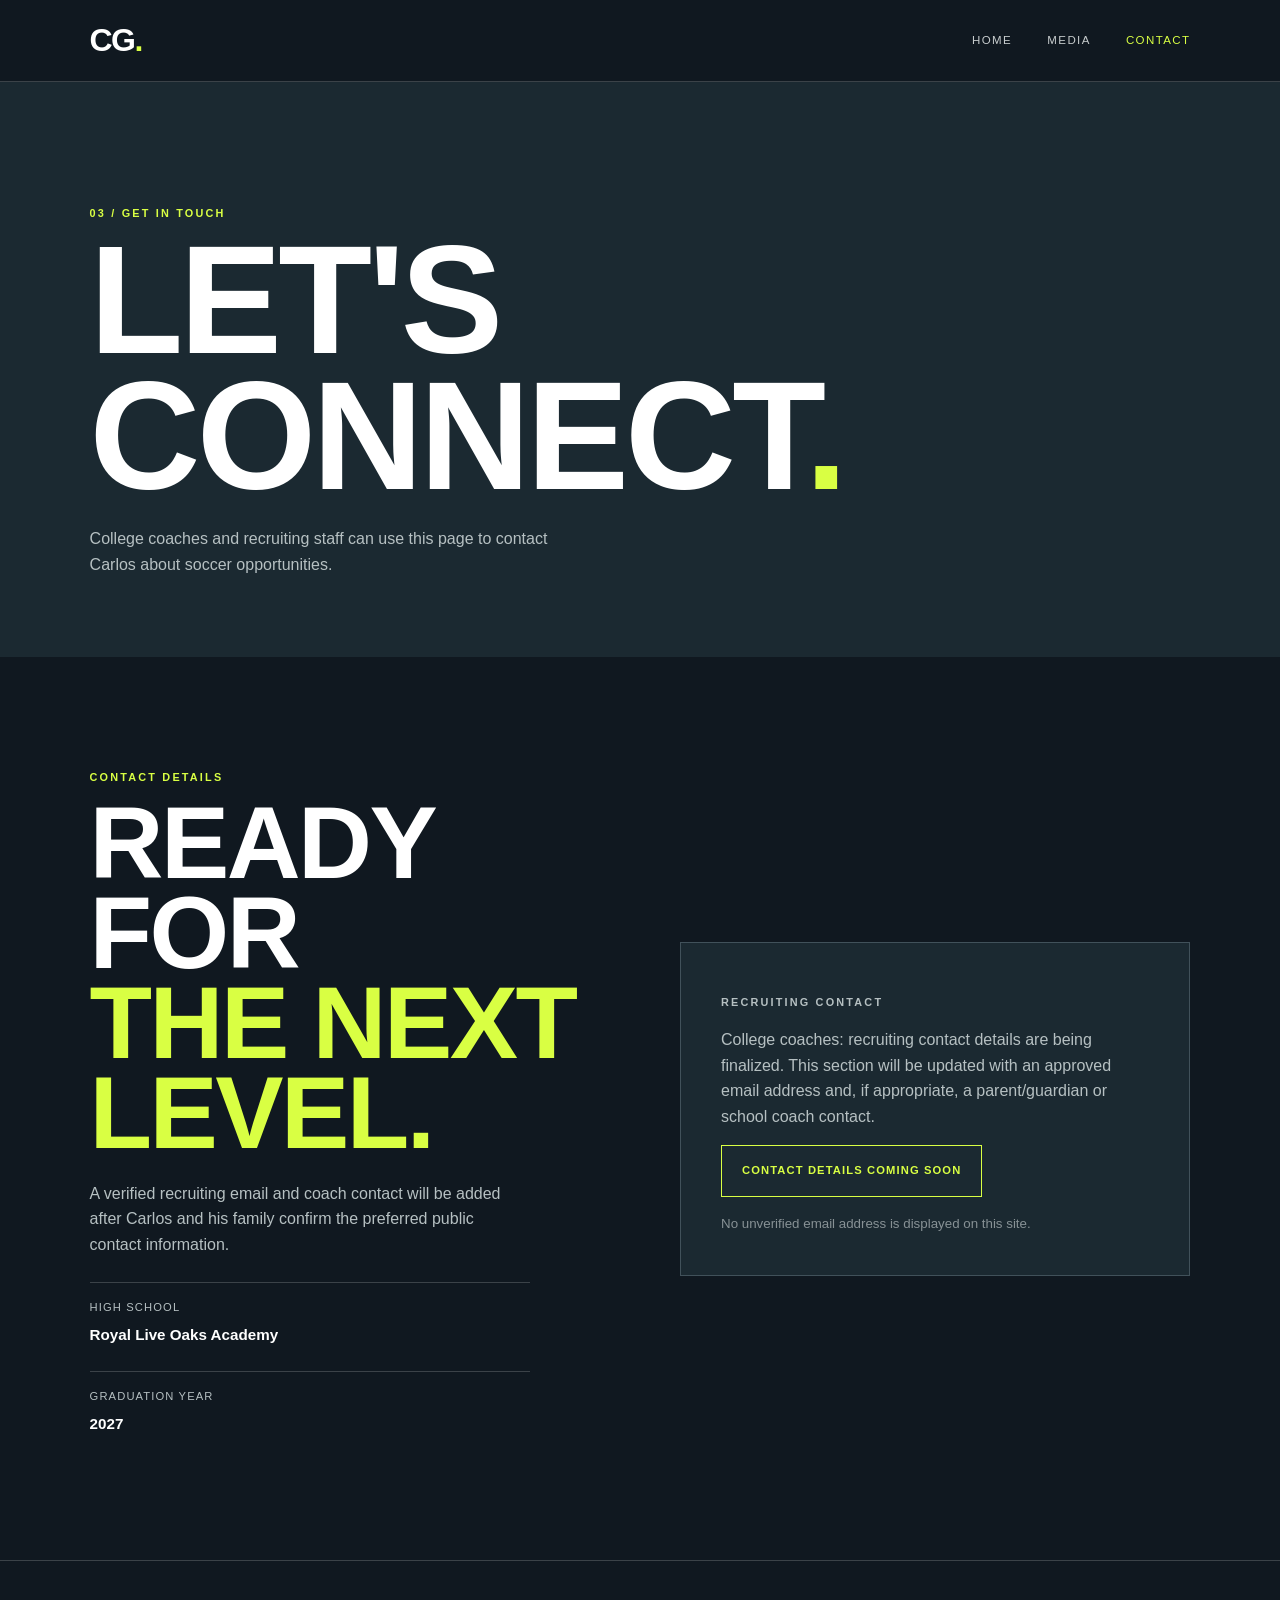
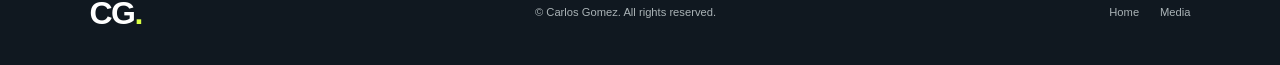
==== contact.html @ e3747a7f "Add files via upload" ====
<!doctype html>
<html lang="en">
<head>
  <meta charset="utf-8"><meta name="viewport" content="width=device-width, initial-scale=1">
  <meta name="description" content="Recruiting contact information for Carlos Gomez, Class of 2027 at Royal Live Oaks Academy.">
  <title>Contact | Carlos Gomez</title><link rel="stylesheet" href="styles.css">
</head>
<body>
<a class="skip-link" href="#main">Skip to content</a>
<header class="site-header"><a class="brand" href="index.html">CG<span>.</span></a><button class="menu-toggle" aria-expanded="false" aria-controls="primary-nav" aria-label="Open navigation">☰</button><nav id="primary-nav" class="nav" aria-label="Main navigation"><a href="index.html">Home</a><a href="media.html">Media</a><a class="active" href="contact.html">Contact</a></nav></header>
<main id="main">
  <section class="page-hero"><p class="eyebrow">03 / GET IN TOUCH</p><h1>LET'S<br>CONNECT<span>.</span></h1><p>College coaches and recruiting staff can use this page to contact Carlos about soccer opportunities.</p></section>
  <section class="section contact-layout">
    <div><div class="section-kicker">CONTACT DETAILS</div><h2>READY FOR<br><span>THE NEXT LEVEL.</span></h2><p>A verified recruiting email and coach contact will be added after Carlos and his family confirm the preferred public contact information.</p><p class="contact-detail">HIGH SCHOOL <strong>Royal Live Oaks Academy</strong></p><p class="contact-detail">GRADUATION YEAR <strong>2027</strong></p></div>
    <div class="contact-card"><p class="eyebrow">RECRUITING CONTACT</p><p>College coaches: recruiting contact details are being finalized. This section will be updated with an approved email address and, if appropriate, a parent/guardian or school coach contact.</p><span class="button button-outline" aria-disabled="true">CONTACT DETAILS COMING SOON</span><small>No unverified email address is displayed on this site.</small></div>
  </section>
</main>
<footer class="site-footer"><a class="brand" href="index.html">CG<span>.</span></a><p>© <span id="year"></span> Carlos Gomez. All rights reserved.</p><div><a href="index.html">Home</a><a href="media.html">Media</a></div></footer><script src="script.js"></script>
</body></html>
---- styles.css ----
:root{--ink:#101820;--paper:#f3f1ec;--muted:#aeb5b8;--accent:#d9ff43;--line:rgba(255,255,255,.18)}
*{box-sizing:border-box}html{scroll-behavior:smooth}body{margin:0;background:var(--ink);color:#fff;font-family:Inter,Arial,sans-serif;line-height:1.6}a{color:inherit}.skip-link{position:absolute;left:-9999px;top:1rem;background:var(--accent);color:#101820;padding:.7rem 1rem;z-index:20}.skip-link:focus{left:1rem}.site-header{height:82px;padding:0 7vw;display:flex;align-items:center;justify-content:space-between;border-bottom:1px solid var(--line);position:relative;z-index:5}.brand{font:800 2rem 'Barlow Condensed',sans-serif;text-decoration:none;letter-spacing:-.05em}.brand span,.page-hero h1 span,.section-title span{color:var(--accent)}.nav{display:flex;gap:2.2rem}.nav a{text-decoration:none;text-transform:uppercase;font-size:.72rem;letter-spacing:.12em;color:#c6cbcc}.nav a:hover,.nav a:focus-visible,.nav a.active{color:var(--accent)}.menu-toggle{display:none;background:none;border:1px solid var(--line);color:#fff;padding:.5rem .7rem;font-size:1.2rem}
.hero{min-height:650px;padding:8vh 7vw 6vh;display:grid;grid-template-columns:1.1fr .9fr;align-items:center;position:relative;overflow:hidden}.eyebrow,.section-kicker{font-size:.68rem;letter-spacing:.2em;font-weight:700;color:var(--accent)}h1,h2,.section-title{font-family:'Barlow Condensed',Impact,sans-serif;line-height:.88;letter-spacing:-.025em;margin:.7rem 0 1.4rem}.hero h1{font-size:clamp(5rem,12vw,10.5rem)}.hero h1 span,.section-heading h2 span,.feature-copy h2 span,.facts-section h2 span,.contact-layout h2 span,.cta-section h2 span{color:var(--accent)}.hero-subtitle{max-width:390px;color:#c2c8ca;font-size:1.05rem}.hero-actions{display:flex;align-items:center;gap:1.7rem;margin-top:2rem;flex-wrap:wrap}.button{display:inline-flex;align-items:center;gap:1rem;padding:1rem 1.25rem;text-decoration:none;font-size:.7rem;font-weight:800;letter-spacing:.1em;transition:transform .2s,background .2s}.button:hover{transform:translateY(-3px)}.button-primary{background:var(--accent);color:var(--ink)}.button-outline{border:1px solid var(--accent);color:var(--accent)}.text-link,.arrow-link{font-size:.7rem;letter-spacing:.1em;font-weight:700;text-decoration:none}.text-link:hover,.arrow-link:hover{color:var(--accent)}.placeholder-note{font-size:.72rem;color:#879195;margin-top:1.5rem}.hero-visual{height:480px;position:relative;background:linear-gradient(145deg,#34434b,#18242c 60%,#11191e);display:grid;place-items:center;border:1px solid #526069}.photo-placeholder{width:72%;height:82%;border:1px dashed #849198;display:flex;flex-direction:column;align-items:center;justify-content:center;color:#d2d8da;text-align:center;font:700 2.3rem 'Barlow Condensed',sans-serif;letter-spacing:.08em;background:linear-gradient(145deg,rgba(255,255,255,.08),transparent)}.photo-placeholder small{font:400 .65rem Inter,sans-serif;letter-spacing:0;color:#aeb7ba;margin-top:1rem}.vertical-label{position:absolute;right:-2rem;top:2rem;writing-mode:vertical-rl;font-size:.6rem;letter-spacing:.2em;color:#9ba5a8}.hero-index{position:absolute;bottom:2rem;right:7vw;color:var(--accent);font-size:.75rem}.hero-index span{color:#879195}.stat-strip{background:var(--accent);color:var(--ink);padding:2.2rem 7vw;display:grid;grid-template-columns:repeat(4,1fr);gap:1rem}.stat-strip>div{display:flex;flex-direction:column;border-right:1px solid rgba(16,24,32,.25);padding-left:1rem}.stat-strip>div:first-child{padding-left:0}.stat-strip>div:last-child{border:0}.stat-value{font:700 2.5rem 'Barlow Condensed',sans-serif;line-height:1}.stat-label{font-size:.65rem;text-transform:uppercase;letter-spacing:.1em;margin-top:.4rem;font-weight:700}.section{padding:7rem 7vw}.section-heading{display:grid;grid-template-columns:1fr 1fr;gap:4rem;align-items:end}.section-heading h2,.contact-layout h2{font-size:clamp(4rem,8vw,7rem)}.about-copy{max-width:480px;color:#b8c0c2}.lead{font:600 1.5rem 'Barlow Condensed',sans-serif;color:#fff}.arrow-link{display:inline-block;color:var(--accent);margin-top:1.3rem}.feature-band{display:grid;grid-template-columns:1fr 1fr;background:#1b2931}.feature-image{min-height:430px;background:linear-gradient(135deg,#52636b,#263740);display:grid;place-items:center;color:#dbe0e1;font:700 1.6rem 'Barlow Condensed',sans-serif;letter-spacing:.15em;border:1px dashed #829096}.feature-copy{padding:5rem 7vw 5rem 4rem;align-self:center}.feature-copy h2,.cta-section h2{font-size:clamp(3.5rem,6vw,5.5rem)}.feature-copy p:not(.eyebrow){color:#aeb8bb;max-width:390px;margin-bottom:2rem}.section-title{font-size:clamp(4rem,8vw,7rem)}.facts-grid{display:grid;grid-template-columns:repeat(3,1fr);border-top:1px solid var(--line);border-left:1px solid var(--line);margin-top:3rem}.facts-grid article{padding:1.7rem;border-right:1px solid var(--line);border-bottom:1px solid var(--line);min-height:125px}.fact-label{font-size:.62rem;color:#aab4b7;letter-spacing:.13em}.fact-value{font:600 1.5rem 'Barlow Condensed',sans-serif;margin:.5rem 0}.cta-section{text-align:center;padding:6rem 1.5rem;background:#1b2931}.cta-section h2{margin:1.5rem 0 2rem}.site-footer{padding:2rem 7vw;display:flex;align-items:center;justify-content:space-between;gap:1.5rem;border-top:1px solid var(--line);color:#aab3b6;font-size:.7rem}.site-footer .brand{color:#fff}.site-footer div{display:flex;gap:1.3rem}.site-footer a{text-decoration:none}.site-footer a:hover{color:var(--accent)}
.page-hero{padding:7rem 7vw 4rem;background:#1b2931}.page-hero h1{font-size:clamp(5rem,12vw,10rem)}.page-hero>p:last-child{color:#b6c0c2;max-width:500px}.media-section{padding-top:4rem}.video-placeholder{min-height:340px;background:linear-gradient(135deg,#34434b,#1b2931);border:1px solid #526069;display:flex;align-items:center;justify-content:center;gap:1.5rem;text-align:left;padding:2rem}.play-icon{width:66px;height:66px;border-radius:50%;display:grid;place-items:center;background:var(--accent);color:var(--ink);padding-left:4px}.video-placeholder p{color:#aeb8bb;font-size:.85rem}.gallery-kicker{margin-top:4rem}.gallery{display:grid;grid-template-columns:repeat(4,1fr);gap:1rem;margin-top:1.3rem}.gallery-tile{min-height:230px;display:grid;place-items:center;text-align:center;font:700 1.2rem 'Barlow Condensed',sans-serif;letter-spacing:.12em;color:#dbe0e1;border:1px dashed #829096;background:linear-gradient(145deg,#40525b,#1d2a31)}.tile-two{background:linear-gradient(145deg,#4b5559,#26343a)}.tile-three{background:linear-gradient(145deg,#3c4b55,#18242b)}.tile-four{background:linear-gradient(145deg,#53616a,#26343a)}.contact-layout{display:grid;grid-template-columns:1fr 1fr;gap:5rem}.contact-layout>div>p{color:#b6c0c2;max-width:440px}.contact-card{padding:2.5rem;background:#1b2931;border:1px solid #41515a;align-self:center}.contact-card>p:not(.eyebrow){color:#b6c0c2}.contact-card small{display:block;color:#879195;margin-top:1rem}.contact-detail{border-top:1px solid var(--line);padding-top:1rem;margin-top:1.5rem;font-size:.7rem;letter-spacing:.1em}.contact-detail strong{display:block;color:#fff;font-size:.95rem;letter-spacing:0;margin-top:.4rem}
:focus-visible{outline:3px solid var(--accent);outline-offset:4px}
@media(max-width:760px){.site-header{height:70px;padding:0 5vw}.menu-toggle{display:block}.nav{display:none;position:absolute;top:69px;left:0;right:0;background:#101820;padding:1.5rem 5vw;flex-direction:column;gap:1.2rem;border-bottom:1px solid var(--line)}.nav.open{display:flex}.hero{grid-template-columns:1fr;padding:5rem 5vw 4rem;gap:2.5rem}.hero h1{font-size:clamp(5rem,19vw,8rem)}.hero-visual{height:350px}.vertical-label{right:.5rem}.hero-index{right:5vw}.stat-strip{padding:1.7rem 5vw;grid-template-columns:repeat(2,1fr);row-gap:1.5rem}.stat-strip>div:nth-child(2){border:0}.stat-strip>div:nth-child(3){padding-left:0}.section{padding:4.5rem 5vw}.section-heading,.feature-band,.contact-layout{grid-template-columns:1fr;gap:2rem}.feature-copy{padding:3.5rem 5vw}.feature-image{min-height:280px}.facts-grid{grid-template-columns:repeat(2,1fr)}.page-hero{padding:5rem 5vw 3rem}.gallery{grid-template-columns:repeat(2,1fr)}.gallery-tile{min-height:170px}.site-footer{padding:2rem 5vw;flex-wrap:wrap}.site-footer p{order:3;width:100%;margin:0}.video-placeholder{min-height:260px;flex-direction:column;text-align:center}}
@media(max-width:420px){.facts-grid{grid-template-columns:1fr}.hero-actions{align-items:flex-start;flex-direction:column}.gallery{gap:.6rem}.gallery-tile{min-height:140px;font-size:1rem}}
@media(prefers-reduced-motion:reduce){html{scroll-behavior:auto}*,*::before,*::after{transition:none!important;animation:none!important}}
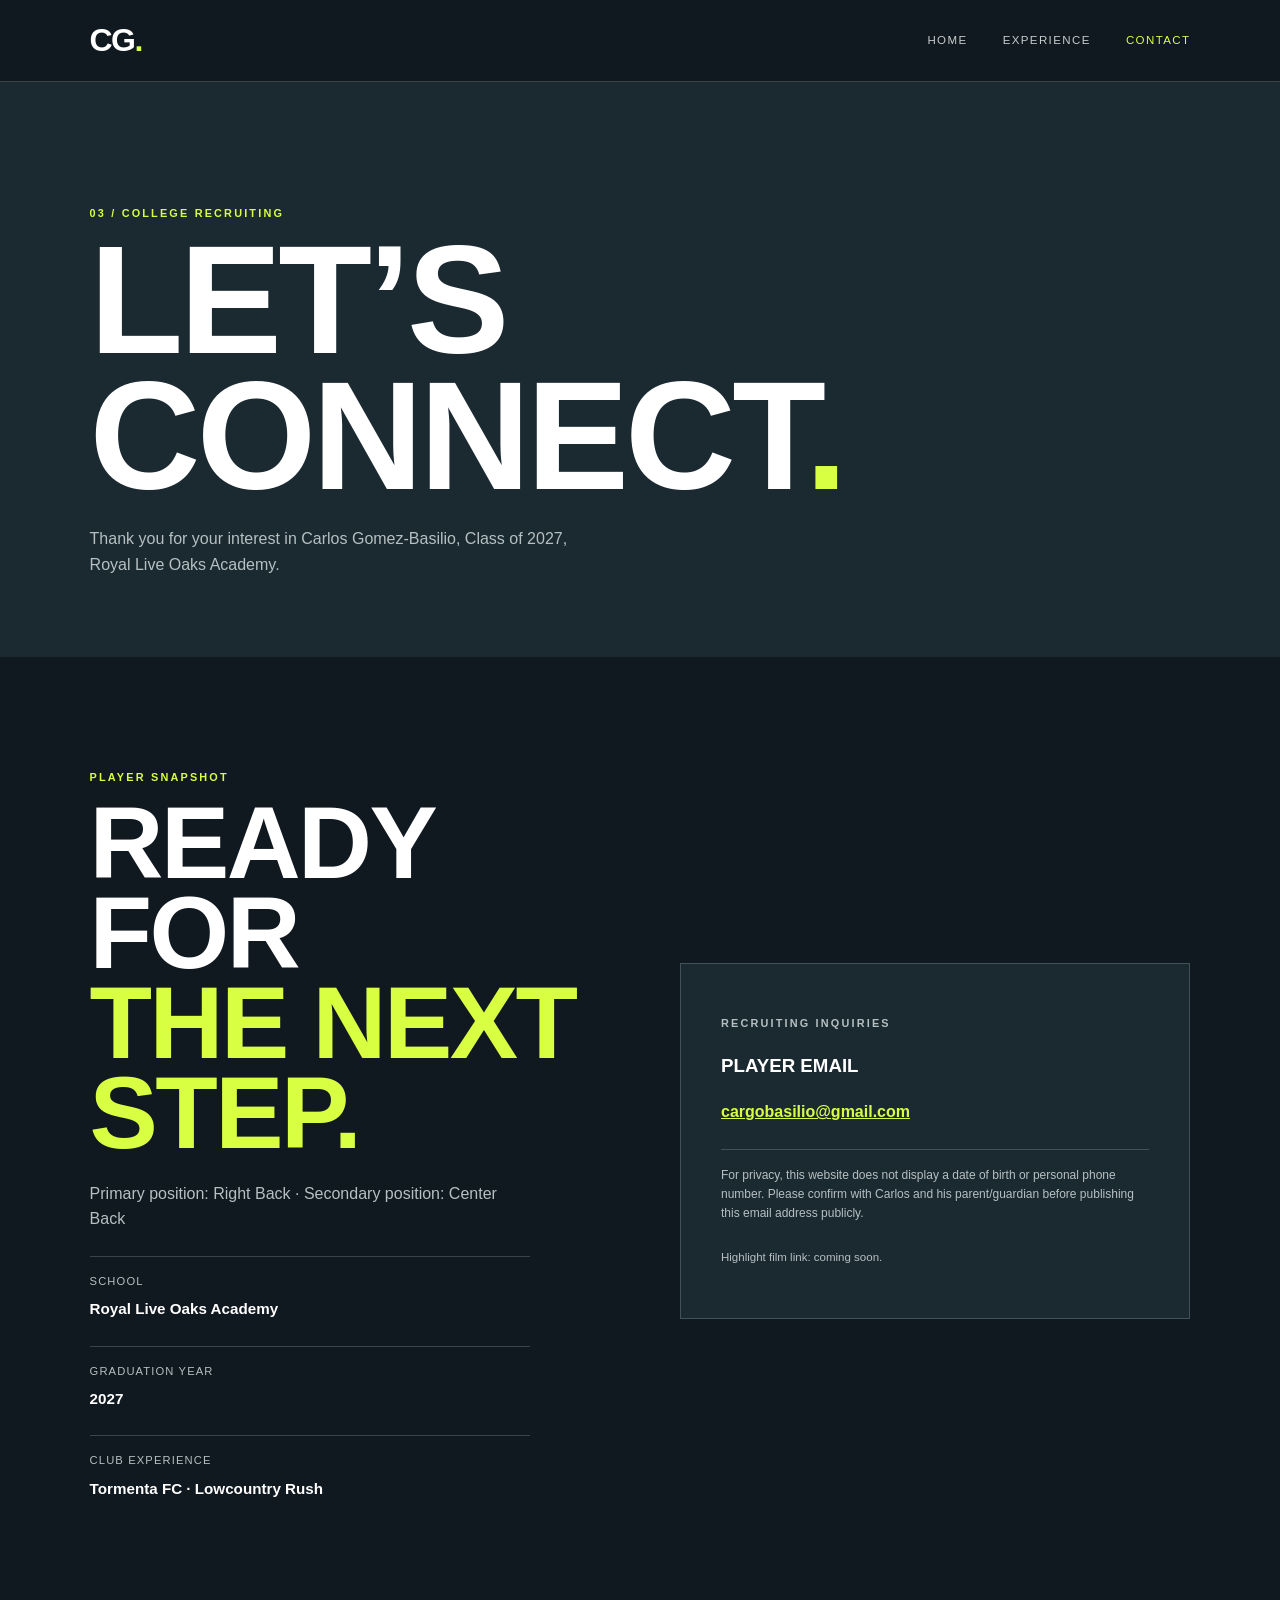
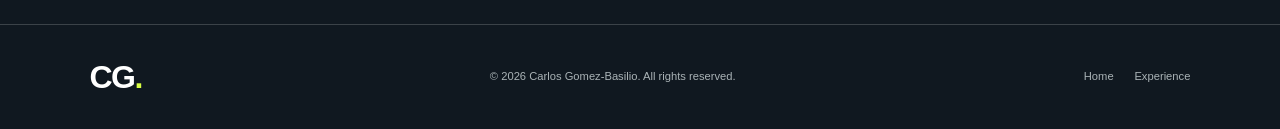
==== commit 7f248cfb: "Add files via upload" ====
--- a/contact.html
+++ b/contact.html
@@ -1,19 +1,8 @@
 <!doctype html>
-<html lang="en">
-<head>
-  <meta charset="utf-8"><meta name="viewport" content="width=device-width, initial-scale=1">
-  <meta name="description" content="Recruiting contact information for Carlos Gomez, Class of 2027 at Royal Live Oaks Academy.">
-  <title>Contact | Carlos Gomez</title><link rel="stylesheet" href="styles.css">
-</head>
-<body>
-<a class="skip-link" href="#main">Skip to content</a>
-<header class="site-header"><a class="brand" href="index.html">CG<span>.</span></a><button class="menu-toggle" aria-expanded="false" aria-controls="primary-nav" aria-label="Open navigation">☰</button><nav id="primary-nav" class="nav" aria-label="Main navigation"><a href="index.html">Home</a><a href="media.html">Media</a><a class="active" href="contact.html">Contact</a></nav></header>
-<main id="main">
-  <section class="page-hero"><p class="eyebrow">03 / GET IN TOUCH</p><h1>LET'S<br>CONNECT<span>.</span></h1><p>College coaches and recruiting staff can use this page to contact Carlos about soccer opportunities.</p></section>
-  <section class="section contact-layout">
-    <div><div class="section-kicker">CONTACT DETAILS</div><h2>READY FOR<br><span>THE NEXT LEVEL.</span></h2><p>A verified recruiting email and coach contact will be added after Carlos and his family confirm the preferred public contact information.</p><p class="contact-detail">HIGH SCHOOL <strong>Royal Live Oaks Academy</strong></p><p class="contact-detail">GRADUATION YEAR <strong>2027</strong></p></div>
-    <div class="contact-card"><p class="eyebrow">RECRUITING CONTACT</p><p>College coaches: recruiting contact details are being finalized. This section will be updated with an approved email address and, if appropriate, a parent/guardian or school coach contact.</p><span class="button button-outline" aria-disabled="true">CONTACT DETAILS COMING SOON</span><small>No unverified email address is displayed on this site.</small></div>
-  </section>
-</main>
-<footer class="site-footer"><a class="brand" href="index.html">CG<span>.</span></a><p>© <span id="year"></span> Carlos Gomez. All rights reserved.</p><div><a href="index.html">Home</a><a href="media.html">Media</a></div></footer><script src="script.js"></script>
-</body></html>
+<html lang="en"><head><meta charset="utf-8"><meta name="viewport" content="width=device-width, initial-scale=1"><meta name="description" content="College soccer recruiting contact for Carlos Gomez-Basilio, Class of 2027 at Royal Live Oaks Academy."><title>Recruiting Contact | Carlos Gomez-Basilio</title><link rel="stylesheet" href="styles.css"></head>
+<body><a class="skip-link" href="#main">Skip to content</a>
+<header class="site-header"><a class="brand" href="index.html">CG<span>.</span></a><button class="menu-toggle" aria-expanded="false" aria-controls="primary-nav" aria-label="Open navigation">☰</button><nav id="primary-nav" class="nav" aria-label="Main navigation"><a href="index.html">Home</a><a href="media.html">Experience</a><a class="active" href="contact.html">Contact</a></nav></header>
+<main id="main"><section class="page-hero"><p class="eyebrow">03 / COLLEGE RECRUITING</p><h1>LET’S<br>CONNECT<span>.</span></h1><p>Thank you for your interest in Carlos Gomez-Basilio, Class of 2027, Royal Live Oaks Academy.</p></section>
+<section class="section contact-layout"><div><div class="section-kicker">PLAYER SNAPSHOT</div><h2>READY FOR<br><span>THE NEXT STEP.</span></h2><p>Primary position: Right Back · Secondary position: Center Back</p><p class="contact-detail">SCHOOL <strong>Royal Live Oaks Academy</strong></p><p class="contact-detail">GRADUATION YEAR <strong>2027</strong></p><p class="contact-detail">CLUB EXPERIENCE <strong>Tormenta FC · Lowcountry Rush</strong></p></div>
+<div class="contact-card"><p class="eyebrow">RECRUITING INQUIRIES</p><h3>PLAYER EMAIL</h3><p><a class="email-link" href="mailto:cargobasilio@gmail.com">cargobasilio@gmail.com</a></p><p class="contact-caution">For privacy, this website does not display a date of birth or personal phone number. Please confirm with Carlos and his parent/guardian before publishing this email address publicly.</p><p class="placeholder-note">Highlight film link: coming soon.</p></div></section></main>
+<footer class="site-footer"><a class="brand" href="index.html">CG<span>.</span></a><p>© <span id="year"></span> Carlos Gomez-Basilio. All rights reserved.</p><div><a href="index.html">Home</a><a href="media.html">Experience</a></div></footer><script src="script.js"></script></body></html>
--- a/styles.css
+++ b/styles.css
@@ -6,3 +6,6 @@
 @media(max-width:760px){.site-header{height:70px;padding:0 5vw}.menu-toggle{display:block}.nav{display:none;position:absolute;top:69px;left:0;right:0;background:#101820;padding:1.5rem 5vw;flex-direction:column;gap:1.2rem;border-bottom:1px solid var(--line)}.nav.open{display:flex}.hero{grid-template-columns:1fr;padding:5rem 5vw 4rem;gap:2.5rem}.hero h1{font-size:clamp(5rem,19vw,8rem)}.hero-visual{height:350px}.vertical-label{right:.5rem}.hero-index{right:5vw}.stat-strip{padding:1.7rem 5vw;grid-template-columns:repeat(2,1fr);row-gap:1.5rem}.stat-strip>div:nth-child(2){border:0}.stat-strip>div:nth-child(3){padding-left:0}.section{padding:4.5rem 5vw}.section-heading,.feature-band,.contact-layout{grid-template-columns:1fr;gap:2rem}.feature-copy{padding:3.5rem 5vw}.feature-image{min-height:280px}.facts-grid{grid-template-columns:repeat(2,1fr)}.page-hero{padding:5rem 5vw 3rem}.gallery{grid-template-columns:repeat(2,1fr)}.gallery-tile{min-height:170px}.site-footer{padding:2rem 5vw;flex-wrap:wrap}.site-footer p{order:3;width:100%;margin:0}.video-placeholder{min-height:260px;flex-direction:column;text-align:center}}
 @media(max-width:420px){.facts-grid{grid-template-columns:1fr}.hero-actions{align-items:flex-start;flex-direction:column}.gallery{gap:.6rem}.gallery-tile{min-height:140px;font-size:1rem}}
 @media(prefers-reduced-motion:reduce){html{scroll-behavior:auto}*,*::before,*::after{transition:none!important;animation:none!important}}
+
+/* Added styles for Carlos's verified player profile */
+.hero-tags{display:flex;gap:.55rem;flex-wrap:wrap;margin-top:1.4rem}.hero-tags span,.club-list span{border:1px solid #56646b;padding:.5rem .75rem;color:#e5ebeb;font-size:.65rem;font-weight:700;letter-spacing:.1em}.player-photo-wrap{display:block;overflow:hidden}.player-photo{width:100%;height:100%;object-fit:cover;object-position:center 28%;display:block}.photo-caption{position:absolute;left:0;right:0;bottom:0;padding:1.2rem 1.4rem;background:linear-gradient(transparent,rgba(0,0,0,.85));font-size:.72rem;font-weight:800;letter-spacing:.1em}.photo-caption span{display:block;color:#d9ff43;font-size:.58rem;margin-top:.3rem}.player-feature{padding:0;border:0;overflow:hidden}.player-feature img{width:100%;height:100%;min-height:430px;object-fit:cover;object-position:center 28%;display:block}.club-list{display:flex;gap:.7rem;flex-wrap:wrap;margin:1.3rem 0 3rem}.timeline{border-top:1px solid var(--line);margin-top:1.4rem}.timeline article{display:grid;grid-template-columns:65px 1fr;gap:1.5rem;padding:1.5rem 0;border-bottom:1px solid var(--line)}.timeline-mark{font:700 1.8rem 'Barlow Condensed',sans-serif;color:var(--accent)}.timeline h3{font:700 1.2rem 'Barlow Condensed',sans-serif;letter-spacing:.05em;margin:0 0 .4rem}.timeline p{color:#b6c0c2;margin:0;max-width:760px}.gallery-tile small{display:block;font:500 .62rem Inter,sans-serif;letter-spacing:.08em;margin-top:.5rem}.photo-tile{padding:0;overflow:hidden}.photo-tile img{width:100%;height:100%;min-height:230px;object-fit:cover;object-position:center 28%}.email-link{color:var(--accent);font-weight:700}.contact-caution{font-size:.75rem;color:#aeb8bb;border-top:1px solid var(--line);padding-top:1rem;margin-top:1.5rem}
